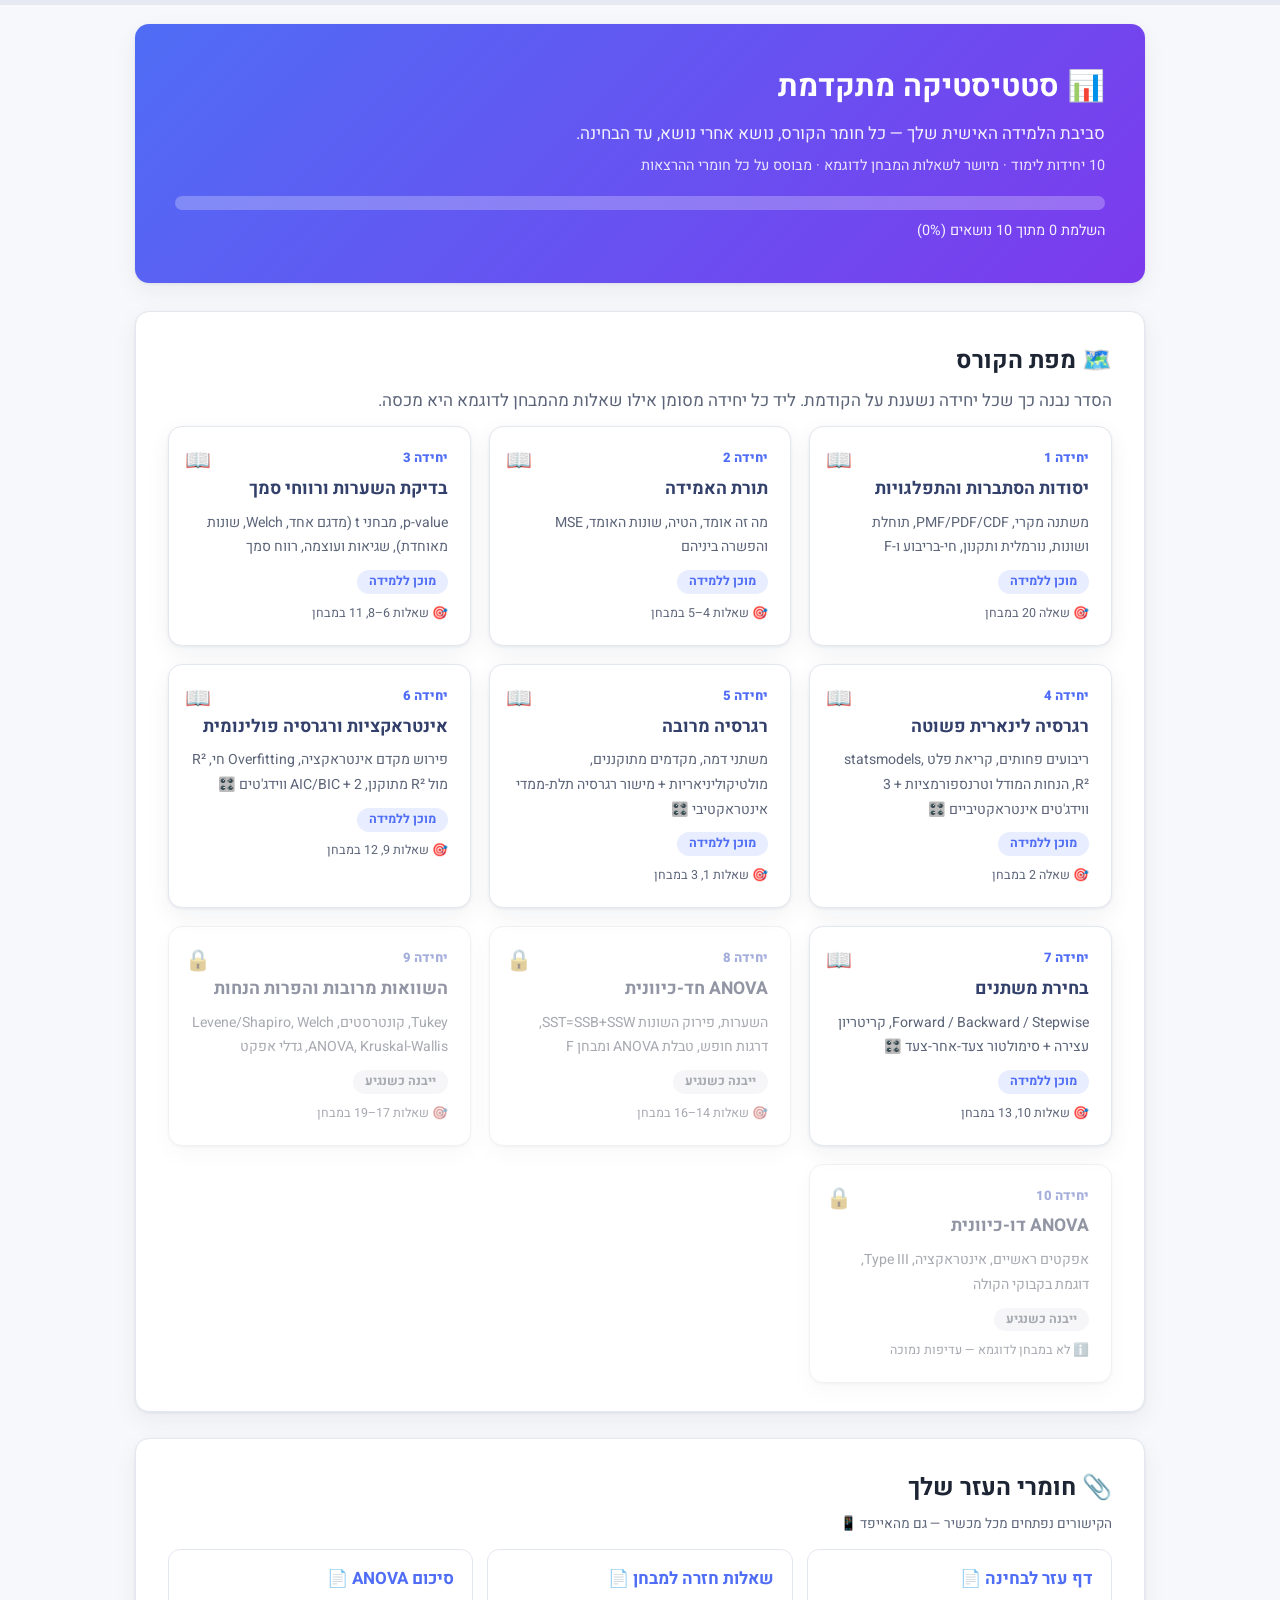
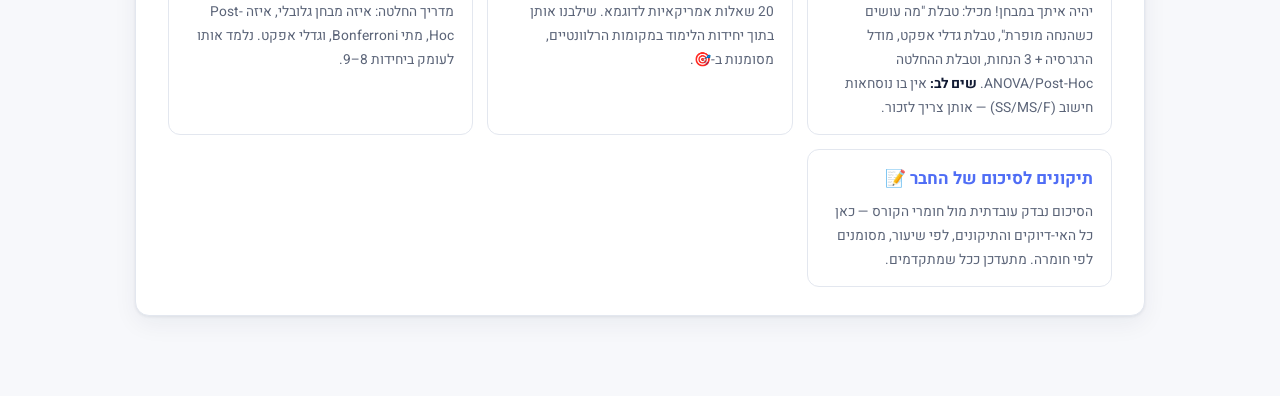
==== index.html @ d66c421b "Add Unit 7: Variable selection with a stepwise simulator Full unit closing the regression half of th" ====
<!DOCTYPE html>
<html lang="he" dir="rtl">
<head>
<meta charset="UTF-8">
<meta name="viewport" content="width=device-width, initial-scale=1.0">
<title>סטטיסטיקה מתקדמת — סביבת למידה</title>
<link href="https://fonts.googleapis.com/css2?family=Heebo:wght@400;600;700;800&display=swap" rel="stylesheet">
<link rel="stylesheet" href="css/style.css?v=8">
<style>
  .container { max-width: 1050px; margin: 24px auto 80px; padding: 0 20px; }
  .helper-grid { display: grid; grid-template-columns: repeat(auto-fill, minmax(280px, 1fr)); gap: 14px; margin-top: 12px; }
  .helper-card { background: var(--card); border: 1px solid var(--border); border-radius: 12px; padding: 14px 18px; }
  .helper-card a { color: var(--accent); font-weight: 700; text-decoration: none; }
  .helper-card p { color: var(--muted); font-size: .86rem; margin: 6px 0 0; }
</style>
</head>
<body>
<div id="progress-track"><div id="progress-bar"></div></div>

<div class="container">

  <div class="hero">
    <h1>📊 סטטיסטיקה מתקדמת</h1>
    <p>סביבת הלמידה האישית שלך — כל חומר הקורס, נושא אחרי נושא, עד הבחינה.</p>
    <p style="font-size:.9rem; opacity:.85">10 יחידות לימוד · מיושר לשאלות המבחן לדוגמא · מבוסס על כל חומרי ההרצאות</p>
    <div class="overall-track"><div class="overall-fill" id="overall-fill"></div></div>
    <p id="overall-text" style="font-size:.9rem; margin-top:8px"></p>
  </div>

  <section class="card">
    <h2 style="border:none; padding:0; margin-bottom:4px">🗺️ מפת הקורס</h2>
    <p style="color:var(--muted); margin-top:0">הסדר נבנה כך שכל יחידה נשענת על הקודמת. ליד כל יחידה מסומן אילו שאלות מהמבחן לדוגמא היא מכסה.</p>

    <div class="topic-grid">

      <a class="topic-card" href="topics/topic01.html" data-topic-card="topic01">
        <span class="t-status">📖</span>
        <div class="t-num">יחידה 1</div>
        <h3>יסודות הסתברות והתפלגויות</h3>
        <p>משתנה מקרי, PMF/PDF/CDF, תוחלת ושונות, נורמלית ותקנון, חי-בריבוע ו-F</p>
        <span class="t-badge todo">מוכן ללמידה</span>
        <p style="margin-top:8px; font-size:.78rem">🎯 שאלה 20 במבחן</p>
      </a>

      <a class="topic-card" href="topics/topic02.html" data-topic-card="topic02">
        <span class="t-status">📖</span>
        <div class="t-num">יחידה 2</div>
        <h3>תורת האמידה</h3>
        <p>מה זה אומד, הטיה, שונות האומד, MSE והפשרה ביניהם</p>
        <span class="t-badge todo">מוכן ללמידה</span>
        <p style="margin-top:8px; font-size:.78rem">🎯 שאלות 4–5 במבחן</p>
      </a>

      <a class="topic-card" href="topics/topic03.html" data-topic-card="topic03">
        <span class="t-status">📖</span>
        <div class="t-num">יחידה 3</div>
        <h3>בדיקת השערות ורווחי סמך</h3>
        <p>p-value, מבחני t (מדגם אחד, Welch, שונות מאוחדת), שגיאות ועוצמה, רווח סמך</p>
        <span class="t-badge todo">מוכן ללמידה</span>
        <p style="margin-top:8px; font-size:.78rem">🎯 שאלות 6–8, 11 במבחן</p>
      </a>

      <a class="topic-card" href="topics/topic04.html" data-topic-card="topic04">
        <span class="t-status">📖</span>
        <div class="t-num">יחידה 4</div>
        <h3>רגרסיה לינארית פשוטה</h3>
        <p>ריבועים פחותים, קריאת פלט statsmodels, R², הנחות המודל וטרנספורמציות + 3 ווידג'טים אינטראקטיביים 🎛️</p>
        <span class="t-badge todo">מוכן ללמידה</span>
        <p style="margin-top:8px; font-size:.78rem">🎯 שאלה 2 במבחן</p>
      </a>

      <a class="topic-card" href="topics/topic05.html" data-topic-card="topic05">
        <span class="t-status">📖</span>
        <div class="t-num">יחידה 5</div>
        <h3>רגרסיה מרובה</h3>
        <p>משתני דמה, מקדמים מתוקננים, מולטיקוליניאריות + מישור רגרסיה תלת-ממדי אינטראקטיבי 🎛️</p>
        <span class="t-badge todo">מוכן ללמידה</span>
        <p style="margin-top:8px; font-size:.78rem">🎯 שאלות 1, 3 במבחן</p>
      </a>

      <a class="topic-card" href="topics/topic06.html" data-topic-card="topic06">
        <span class="t-status">📖</span>
        <div class="t-num">יחידה 6</div>
        <h3>אינטראקציות ורגרסיה פולינומית</h3>
        <p>פירוש מקדם אינטראקציה, Overfitting חי, R² מול R² מתוקנן, AIC/BIC + 2 ווידג'טים 🎛️</p>
        <span class="t-badge todo">מוכן ללמידה</span>
        <p style="margin-top:8px; font-size:.78rem">🎯 שאלות 9, 12 במבחן</p>
      </a>

      <a class="topic-card" href="topics/topic07.html" data-topic-card="topic07">
        <span class="t-status">📖</span>
        <div class="t-num">יחידה 7</div>
        <h3>בחירת משתנים</h3>
        <p>Forward / Backward / Stepwise, קריטריון עצירה + סימולטור צעד-אחר-צעד 🎛️</p>
        <span class="t-badge todo">מוכן ללמידה</span>
        <p style="margin-top:8px; font-size:.78rem">🎯 שאלות 10, 13 במבחן</p>
      </a>

      <a class="topic-card locked" href="#" data-topic-card="topic08">
        <span class="t-status">🔒</span>
        <div class="t-num">יחידה 8</div>
        <h3>ANOVA חד-כיוונית</h3>
        <p>השערות, פירוק השונות SST=SSB+SSW, דרגות חופש, טבלת ANOVA ומבחן F</p>
        <span class="t-badge soon">ייבנה כשנגיע</span>
        <p style="margin-top:8px; font-size:.78rem">🎯 שאלות 14–16 במבחן</p>
      </a>

      <a class="topic-card locked" href="#" data-topic-card="topic09">
        <span class="t-status">🔒</span>
        <div class="t-num">יחידה 9</div>
        <h3>השוואות מרובות והפרות הנחות</h3>
        <p>Tukey, קונטרסטים, Levene/Shapiro, Welch ANOVA, Kruskal-Wallis, גדלי אפקט</p>
        <span class="t-badge soon">ייבנה כשנגיע</span>
        <p style="margin-top:8px; font-size:.78rem">🎯 שאלות 17–19 במבחן</p>
      </a>

      <a class="topic-card locked" href="#" data-topic-card="topic10">
        <span class="t-status">🔒</span>
        <div class="t-num">יחידה 10</div>
        <h3>ANOVA דו-כיוונית</h3>
        <p>אפקטים ראשיים, אינטראקציה, Type III, דוגמת בקבוקי הקולה</p>
        <span class="t-badge soon">ייבנה כשנגיע</span>
        <p style="margin-top:8px; font-size:.78rem">ℹ️ לא במבחן לדוגמא — עדיפות נמוכה</p>
      </a>

    </div>
  </section>

  <section class="card">
    <h2 style="border:none; padding:0; margin-bottom:4px">📎 חומרי העזר שלך</h2>
    <p style="color:var(--muted); font-size:.85rem; margin-top:4px">הקישורים נפתחים מכל מכשיר — גם מהאייפד 📱</p>
    <div class="helper-grid">
      <div class="helper-card">
        <a href="docs/cheat-sheet.pdf" target="_blank">דף עזר לבחינה 📄</a>
        <p>יהיה איתך במבחן! מכיל: טבלת "מה עושים כשהנחה מופרת", טבלת גדלי אפקט, מודל הרגרסיה + 3 הנחות, וטבלת ההחלטה ANOVA/Post-Hoc. <strong>שים לב:</strong> אין בו נוסחאות חישוב (SS/MS/F) — אותן צריך לזכור.</p>
      </div>
      <div class="helper-card">
        <a href="docs/exam-questions.pdf" target="_blank">שאלות חזרה למבחן 📄</a>
        <p>20 שאלות אמריקאיות לדוגמא. שילבנו אותן בתוך יחידות הלימוד במקומות הרלוונטיים, מסומנות ב-🎯.</p>
      </div>
      <div class="helper-card">
        <a href="docs/anova-summary.pdf" target="_blank">סיכום ANOVA 📄</a>
        <p>מדריך החלטה: איזה מבחן גלובלי, איזה Post-Hoc, מתי Bonferroni, וגדלי אפקט. נלמד אותו לעומק ביחידות 8–9.</p>
      </div>
      <div class="helper-card">
        <a href="topics/errata.html">תיקונים לסיכום של החבר 📝</a>
        <p>הסיכום נבדק עובדתית מול חומרי הקורס — כאן כל האי-דיוקים והתיקונים, לפי שיעור, מסומנים לפי חומרה. מתעדכן ככל שמתקדמים.</p>
      </div>
    </div>
  </section>

</div>

<script src="js/app.js?v=8"></script>
</body>
</html>
---- css/style.css ----
/* ===== סביבת למידה — סטטיסטיקה מתקדמת ===== */
:root {
  --bg: #f7f8fb;
  --card: #ffffff;
  --ink: #1d2433;
  --muted: #5b6478;
  --accent: #4f6df5;
  --accent-soft: #e8edff;
  --good: #1fa971;
  --good-soft: #e2f7ee;
  --bad: #e05252;
  --bad-soft: #fdeaea;
  --warn: #d99114;
  --warn-soft: #fdf3dd;
  --intuition: #7c3aed;
  --intuition-soft: #f3ecfe;
  --border: #e3e7ef;
  --radius: 14px;
  --shadow: 0 1px 3px rgba(20, 30, 60, .07), 0 8px 24px rgba(20, 30, 60, .06);
  --sidebar-w: 280px;
}

* { box-sizing: border-box; }

html { scroll-behavior: smooth; scroll-padding-top: 70px; }

body {
  margin: 0;
  font-family: 'Heebo', 'Segoe UI', Arial, sans-serif;
  background: var(--bg);
  color: var(--ink);
  line-height: 1.75;
  font-size: 17px;
}

/* ===== פס התקדמות גלילה ===== */
#progress-track {
  position: fixed; top: 0; right: 0; left: 0; height: 5px;
  background: #e6e9f2; z-index: 100;
}
#progress-bar {
  height: 100%; width: 0%;
  background: linear-gradient(90deg, var(--accent), #9d7bfa);
  transition: width .08s linear;
  border-radius: 0 4px 4px 0;
}

/* ===== כותרת עליונה ===== */
header.topbar {
  position: sticky; top: 5px; z-index: 90;
  background: rgba(255,255,255,.92);
  -webkit-backdrop-filter: blur(8px);
  backdrop-filter: blur(8px);
  border-bottom: 1px solid var(--border);
  padding: 10px 24px;
  display: flex; align-items: center; gap: 14px; flex-wrap: wrap;
}
header.topbar .crumb { color: var(--muted); font-size: .9rem; }
header.topbar .crumb a { color: var(--accent); text-decoration: none; font-weight: 600; }
header.topbar h1 { font-size: 1.15rem; margin: 0; font-weight: 700; }
header.topbar .spacer { flex: 1; }
.pct-chip {
  background: var(--accent-soft); color: var(--accent);
  border-radius: 20px; padding: 2px 14px; font-weight: 700; font-size: .9rem;
}

/* ===== פריסה: תוכן + סרגל צד ===== */
.layout {
  display: grid;
  grid-template-columns: var(--sidebar-w) minmax(0, 1fr);
  gap: 28px;
  max-width: 1200px;
  margin: 24px auto 80px;
  padding: 0 20px;
}
main { min-width: 0; }

/* ===== תוכן עניינים צדדי ===== */
nav.toc {
  position: sticky; top: 80px;
  align-self: start;
  background: var(--card);
  border: 1px solid var(--border);
  border-radius: var(--radius);
  box-shadow: var(--shadow);
  padding: 16px 14px;
  max-height: calc(100vh - 110px);
  max-height: calc(100dvh - 110px); /* גובה דינמי — סרגל הכתובת של ספארי משנה את גובה המסך */
  overflow-y: auto;
  -webkit-overflow-scrolling: touch;
  font-size: .92rem;
}
nav.toc .toc-title { font-weight: 700; color: var(--muted); font-size: .8rem; letter-spacing: .5px; margin-bottom: 8px; }
nav.toc a {
  display: block; color: var(--muted); text-decoration: none;
  padding: 5px 10px; border-radius: 8px; border-right: 3px solid transparent;
  transition: all .15s;
}
nav.toc a.lvl3 { padding-right: 26px; font-size: .86rem; }
nav.toc a:hover { background: var(--accent-soft); color: var(--accent); }
nav.toc a.active { background: var(--accent-soft); color: var(--accent); border-right-color: var(--accent); font-weight: 600; }

/* ===== כרטיסי תוכן ===== */
section.card {
  background: var(--card);
  border: 1px solid var(--border);
  border-radius: var(--radius);
  box-shadow: var(--shadow);
  padding: 28px 32px;
  margin-bottom: 26px;
}
h2 { font-size: 1.5rem; margin: 0 0 14px; padding-bottom: 10px; border-bottom: 2px solid var(--accent-soft); }
h2 .sec-num { color: var(--accent); margin-left: 6px; }
h3 { font-size: 1.15rem; margin: 26px 0 8px; color: #33406b; }

p { margin: 10px 0; }
strong { color: #111a33; }
code {
  background: #eef1f8; border-radius: 6px; padding: 2px 7px;
  font-family: 'Consolas', monospace; font-size: .88em; direction: ltr; unicode-bidi: embed;
}
pre {
  background: #0f172a; color: #dbe4ff; direction: ltr; text-align: left;
  border-radius: 10px; padding: 16px 18px; overflow-x: auto;
  font-size: .85rem; line-height: 1.6;
}
pre code { background: none; color: inherit; padding: 0; }

/* ===== קופסאות מיוחדות ===== */
.box { border-radius: 12px; padding: 14px 18px; margin: 16px 0; border-right: 5px solid; }
.box .box-title { font-weight: 700; display: flex; align-items: center; gap: 8px; margin-bottom: 4px; }
.box.intuition { background: var(--intuition-soft); border-color: var(--intuition); }
.box.intuition .box-title { color: var(--intuition); }
.box.formula { background: var(--accent-soft); border-color: var(--accent); }
.box.formula .box-title { color: var(--accent); }
.box.warning { background: var(--warn-soft); border-color: var(--warn); }
.box.warning .box-title { color: var(--warn); }
.box.example { background: var(--good-soft); border-color: var(--good); }
.box.example .box-title { color: var(--good); }
.box.exam { background: #fff0f4; border-color: #e0447c; }
.box.exam .box-title { color: #e0447c; }

/* ===== ווידג'טים אינטראקטיביים ===== */
.widget {
  background: #fbfcff; border: 2px dashed var(--accent);
  border-radius: var(--radius); padding: 18px 22px; margin: 22px 0;
}
.widget .w-title { font-weight: 800; color: var(--accent); margin-bottom: 6px; font-size: 1.05rem; }
.widget .w-hint { color: var(--muted); font-size: .88rem; margin: 0 0 10px; }
.widget-controls {
  display: flex; flex-wrap: wrap; gap: 10px 22px; align-items: center;
  margin: 10px 0; font-size: .92rem; font-weight: 600;
}
.widget-controls label { display: flex; align-items: center; gap: 7px; cursor: pointer; }
.widget-controls input[type="range"] { width: 190px; accent-color: var(--accent); }
.widget-controls .val { color: var(--accent); font-weight: 800; min-width: 3.2em; direction: ltr; display: inline-block; }
.widget button.w-btn {
  font: inherit; font-weight: 700; background: var(--accent); color: #fff;
  border: none; border-radius: 10px; padding: 7px 18px; cursor: pointer;
}
.widget button.w-btn:hover { background: #3d5ae8; }
.widget-readout {
  background: #fff; border: 1px solid var(--border); border-radius: 10px;
  padding: 10px 14px; margin-top: 10px; font-size: .95rem; line-height: 1.7;
}
.plot-box { direction: ltr; width: 100%; }
.w-flex { display: flex; gap: 12px; flex-wrap: wrap; }
.w-flex > .plot-box { flex: 1 1 300px; }

/* תגית מקור — תוכן שנוסף מהסיכום של החבר */
.src-badge {
  display: inline-block; font-size: .7rem; font-weight: 700;
  background: #eef0f5; color: var(--muted);
  border: 1px dashed #c9cfdd; border-radius: 10px;
  padding: 0 9px; vertical-align: middle; white-space: nowrap;
}

details.fold {
  background: #f2f4fa; border: 1px solid var(--border); border-radius: 10px;
  padding: 10px 16px; margin: 14px 0;
}
details.fold summary { cursor: pointer; font-weight: 600; color: var(--accent); }
details.fold[open] summary { margin-bottom: 8px; }

/* ===== תמונות ===== */
figure {
  margin: 20px 0; text-align: center;
  background: #fff; border: 1px solid var(--border); border-radius: 12px; padding: 14px;
}
figure img { max-width: 100%; border-radius: 8px; }
figcaption { color: var(--muted); font-size: .88rem; margin-top: 8px; }

/* ===== טבלאות ===== */
table.tbl { width: 100%; border-collapse: collapse; margin: 14px 0; font-size: .95rem; }
table.tbl th {
  background: var(--accent-soft); color: #33406b; padding: 9px 12px;
  text-align: right; border: 1px solid #d5ddf5;
}
table.tbl td { padding: 8px 12px; border: 1px solid var(--border); }
table.tbl tr:nth-child(even) td { background: #fafbfe; }

/* ===== שאלון (quiz) ===== */
.quiz {
  background: #fbfcff; border: 2px solid var(--accent-soft);
  border-radius: var(--radius); padding: 20px 24px; margin: 22px 0;
}
.quiz .q-label {
  display: inline-block; background: var(--accent); color: #fff;
  font-size: .78rem; font-weight: 700; border-radius: 14px; padding: 1px 12px; margin-bottom: 8px;
}
.quiz .q-text { font-weight: 600; margin-bottom: 12px; }
.quiz .opt {
  display: block; width: 100%; text-align: right;
  background: #fff; border: 1.5px solid var(--border); border-radius: 10px;
  padding: 10px 16px; margin: 8px 0; cursor: pointer;
  font: inherit; font-size: .95rem; transition: all .15s;
}
.quiz .opt:hover:not(:disabled) { border-color: var(--accent); background: var(--accent-soft); }
.quiz .opt.correct { border-color: var(--good); background: var(--good-soft); font-weight: 700; }
.quiz .opt.wrong { border-color: var(--bad); background: var(--bad-soft); }
.quiz .opt:disabled { cursor: default; opacity: .85; }
.quiz .q-explain {
  display: none; margin-top: 12px; padding: 12px 16px;
  background: var(--good-soft); border-radius: 10px; font-size: .95rem;
}
.quiz.answered .q-explain { display: block; }

/* ===== כפתור סיום נושא ===== */
.complete-wrap { text-align: center; margin: 40px 0; }
button.btn-complete {
  font: inherit; font-weight: 700; font-size: 1.05rem;
  background: var(--accent); color: #fff; border: none;
  border-radius: 12px; padding: 14px 40px; cursor: pointer;
  box-shadow: var(--shadow); transition: all .2s;
}
button.btn-complete:hover { transform: translateY(-2px); background: #3d5ae8; }
button.btn-complete.done { background: var(--good); }

/* ===== דשבורד ===== */
.hero {
  background: linear-gradient(135deg, #4f6df5 0%, #7c3aed 100%);
  color: #fff; border-radius: var(--radius);
  padding: 36px 40px; margin-bottom: 28px; box-shadow: var(--shadow);
}
.hero h1 { margin: 0 0 6px; font-size: 1.9rem; }
.hero p { margin: 4px 0; opacity: .92; }
.overall-track { background: rgba(255,255,255,.25); border-radius: 10px; height: 14px; margin-top: 18px; overflow: hidden; }
.overall-fill { background: #fff; height: 100%; border-radius: 10px; transition: width .5s; }

.topic-grid { display: grid; grid-template-columns: repeat(auto-fill, minmax(300px, 1fr)); gap: 18px; }
a.topic-card {
  display: block; background: var(--card); border: 1px solid var(--border);
  border-radius: var(--radius); box-shadow: var(--shadow);
  padding: 20px 22px; text-decoration: none; color: var(--ink);
  transition: all .18s; position: relative;
}
a.topic-card:hover { transform: translateY(-3px); box-shadow: 0 10px 28px rgba(20,30,60,.13); border-color: var(--accent); }
a.topic-card.locked { opacity: .55; pointer-events: none; filter: grayscale(.4); }
.topic-card .t-num { color: var(--accent); font-weight: 800; font-size: .82rem; }
.topic-card h3 { margin: 4px 0 6px; font-size: 1.1rem; }
.topic-card p { color: var(--muted); font-size: .88rem; margin: 0; }
.topic-card .t-status { position: absolute; top: 16px; left: 16px; font-size: 1.3rem; }
.topic-card .t-badge {
  display: inline-block; margin-top: 10px; font-size: .78rem; font-weight: 700;
  border-radius: 12px; padding: 1px 12px;
}
.topic-card .t-badge.todo { background: var(--accent-soft); color: var(--accent); }
.topic-card .t-badge.done { background: var(--good-soft); color: var(--good); }
.topic-card .t-badge.soon { background: #eef0f5; color: var(--muted); }

/* ===== ניווט תחתון בין נושאים ===== */
.pager { display: flex; justify-content: space-between; gap: 14px; margin-top: 30px; }
.pager a {
  flex: 1; text-decoration: none; background: var(--card);
  border: 1px solid var(--border); border-radius: 12px; padding: 14px 18px;
  color: var(--ink); box-shadow: var(--shadow); transition: all .15s;
}
.pager a:hover { border-color: var(--accent); }
.pager .dir { color: var(--muted); font-size: .8rem; }
.pager .dest { font-weight: 700; color: var(--accent); }

/* ===== KaTeX RTL fixes ===== */
.katex { direction: ltr; unicode-bidi: embed; font-size: 1.06em; }
.katex-display { direction: ltr; margin: 14px 0; overflow-x: auto; overflow-y: hidden; padding: 4px 0; }

/* ===== רספונסיבי ===== */
/* אייפד לרוחב (~1024px): סרגל צד צר יותר כדי להשאיר מקום לתוכן */
@media (max-width: 1100px) {
  :root { --sidebar-w: 230px; }
  .layout { gap: 20px; }
}

/* אייפד לאורך / טלפון: עמודה אחת, תוכן עניינים מתקפל למעלה */
@media (max-width: 900px) {
  .layout { grid-template-columns: 1fr; }
  nav.toc { position: relative; top: 0; max-height: 240px; order: -1; }
  section.card { padding: 20px 18px; }
  header.topbar h1 { font-size: 1rem; }
  .hero { padding: 26px 22px; }
  .hero h1 { font-size: 1.5rem; }
  body { font-size: 16px; }
  .quiz .opt { padding: 12px 16px; } /* יעד מגע נוח יותר */
}
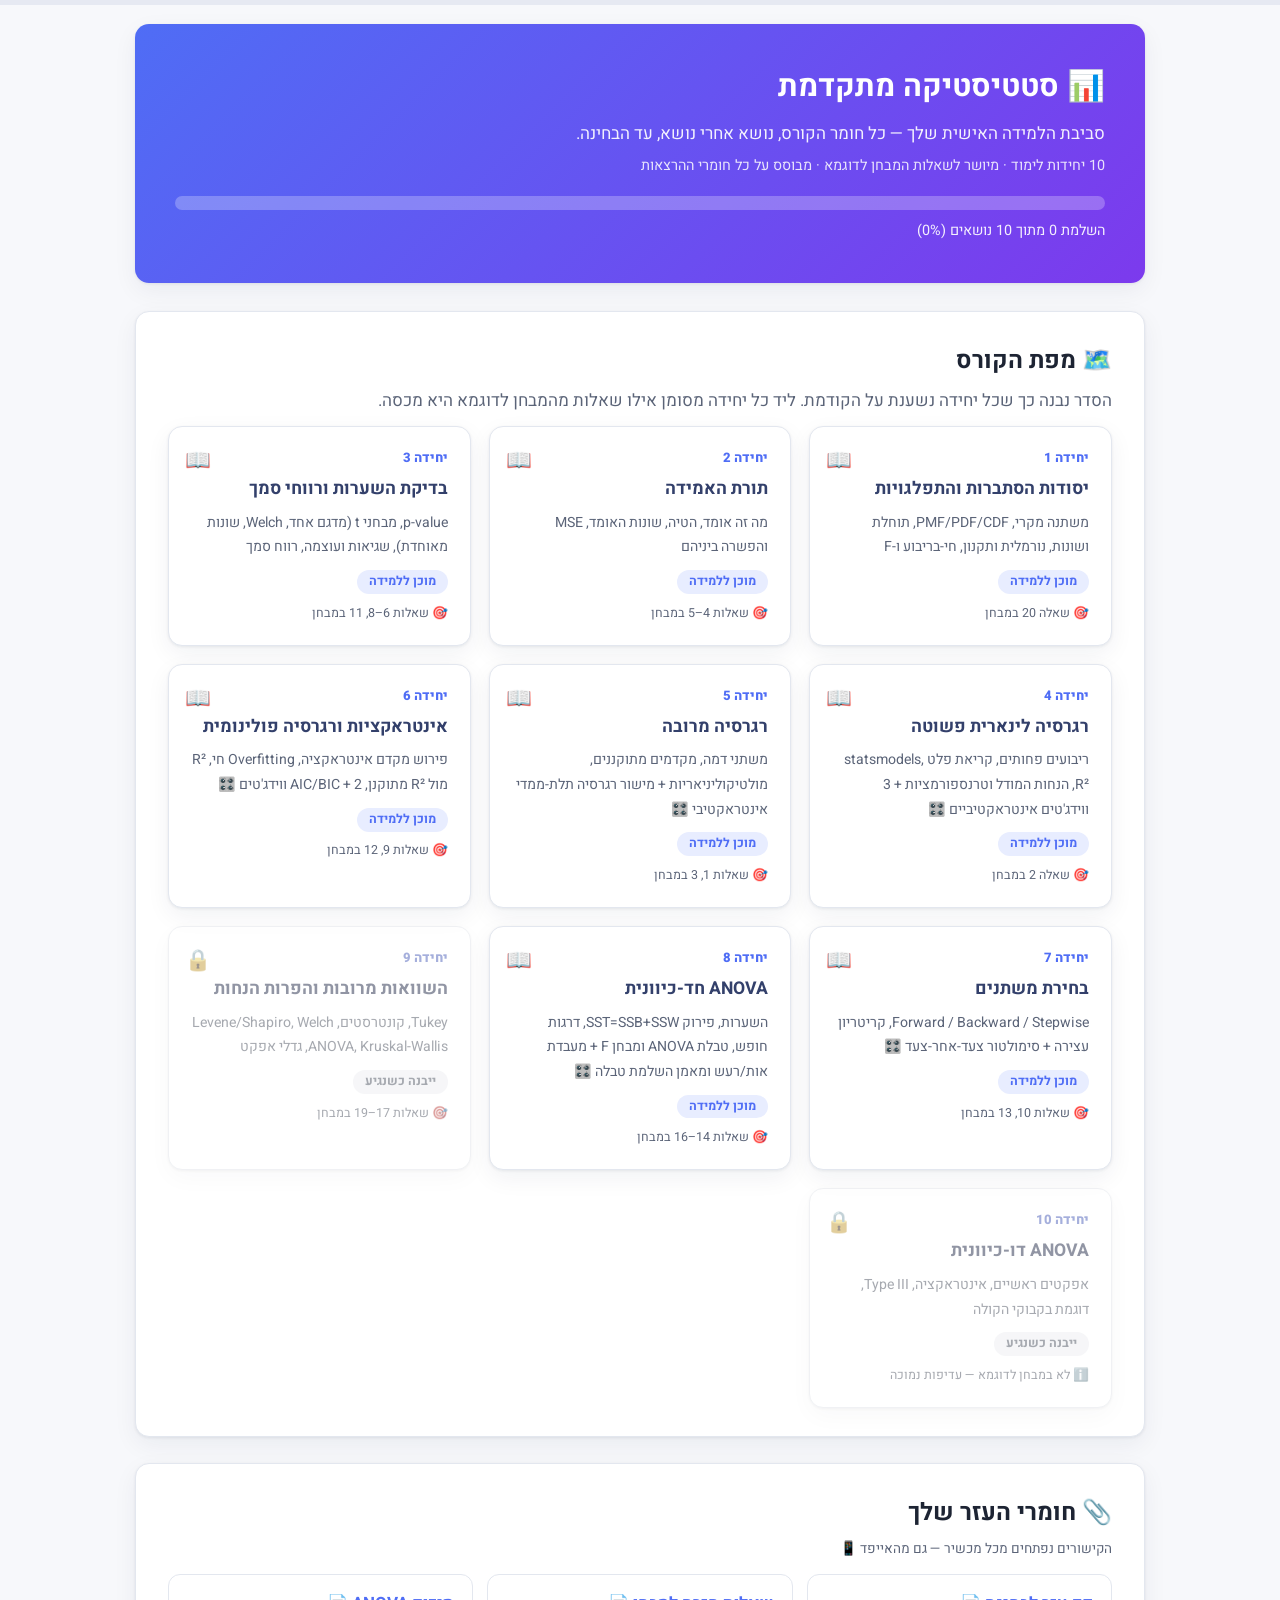
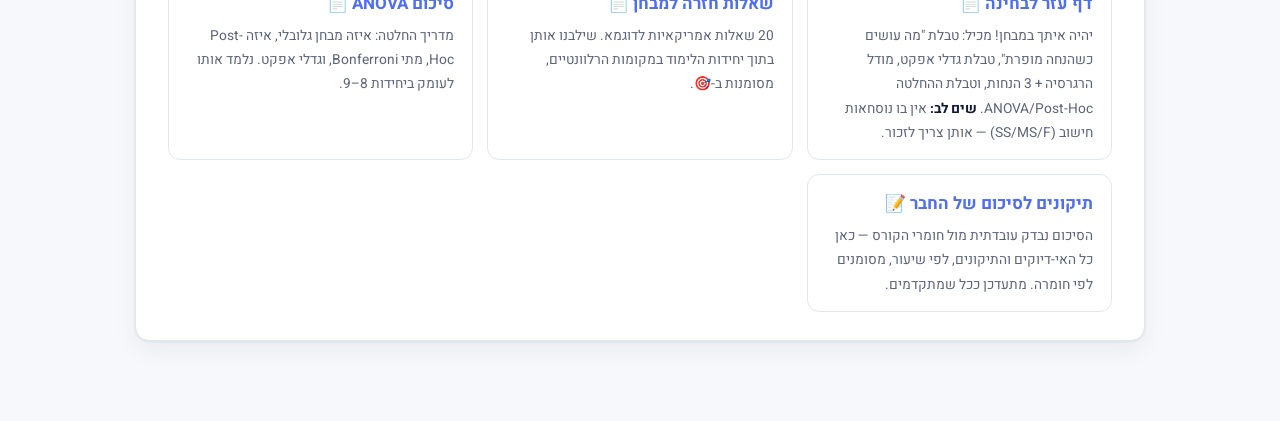
==== commit e434fd79: "Add Unit 8: One-way ANOVA with signal/noise lab and table trainer Co-Authored-By: Claude Fable 5 <no" ====
--- a/index.html
+++ b/index.html
@@ -96,12 +96,12 @@
         <p style="margin-top:8px; font-size:.78rem">🎯 שאלות 10, 13 במבחן</p>
       </a>
 
-      <a class="topic-card locked" href="#" data-topic-card="topic08">
-        <span class="t-status">🔒</span>
+      <a class="topic-card" href="topics/topic08.html" data-topic-card="topic08">
+        <span class="t-status">📖</span>
         <div class="t-num">יחידה 8</div>
         <h3>ANOVA חד-כיוונית</h3>
-        <p>השערות, פירוק השונות SST=SSB+SSW, דרגות חופש, טבלת ANOVA ומבחן F</p>
-        <span class="t-badge soon">ייבנה כשנגיע</span>
+        <p>השערות, פירוק SST=SSB+SSW, דרגות חופש, טבלת ANOVA ומבחן F + מעבדת אות/רעש ומאמן השלמת טבלה 🎛️</p>
+        <span class="t-badge todo">מוכן ללמידה</span>
         <p style="margin-top:8px; font-size:.78rem">🎯 שאלות 14–16 במבחן</p>
       </a>
 
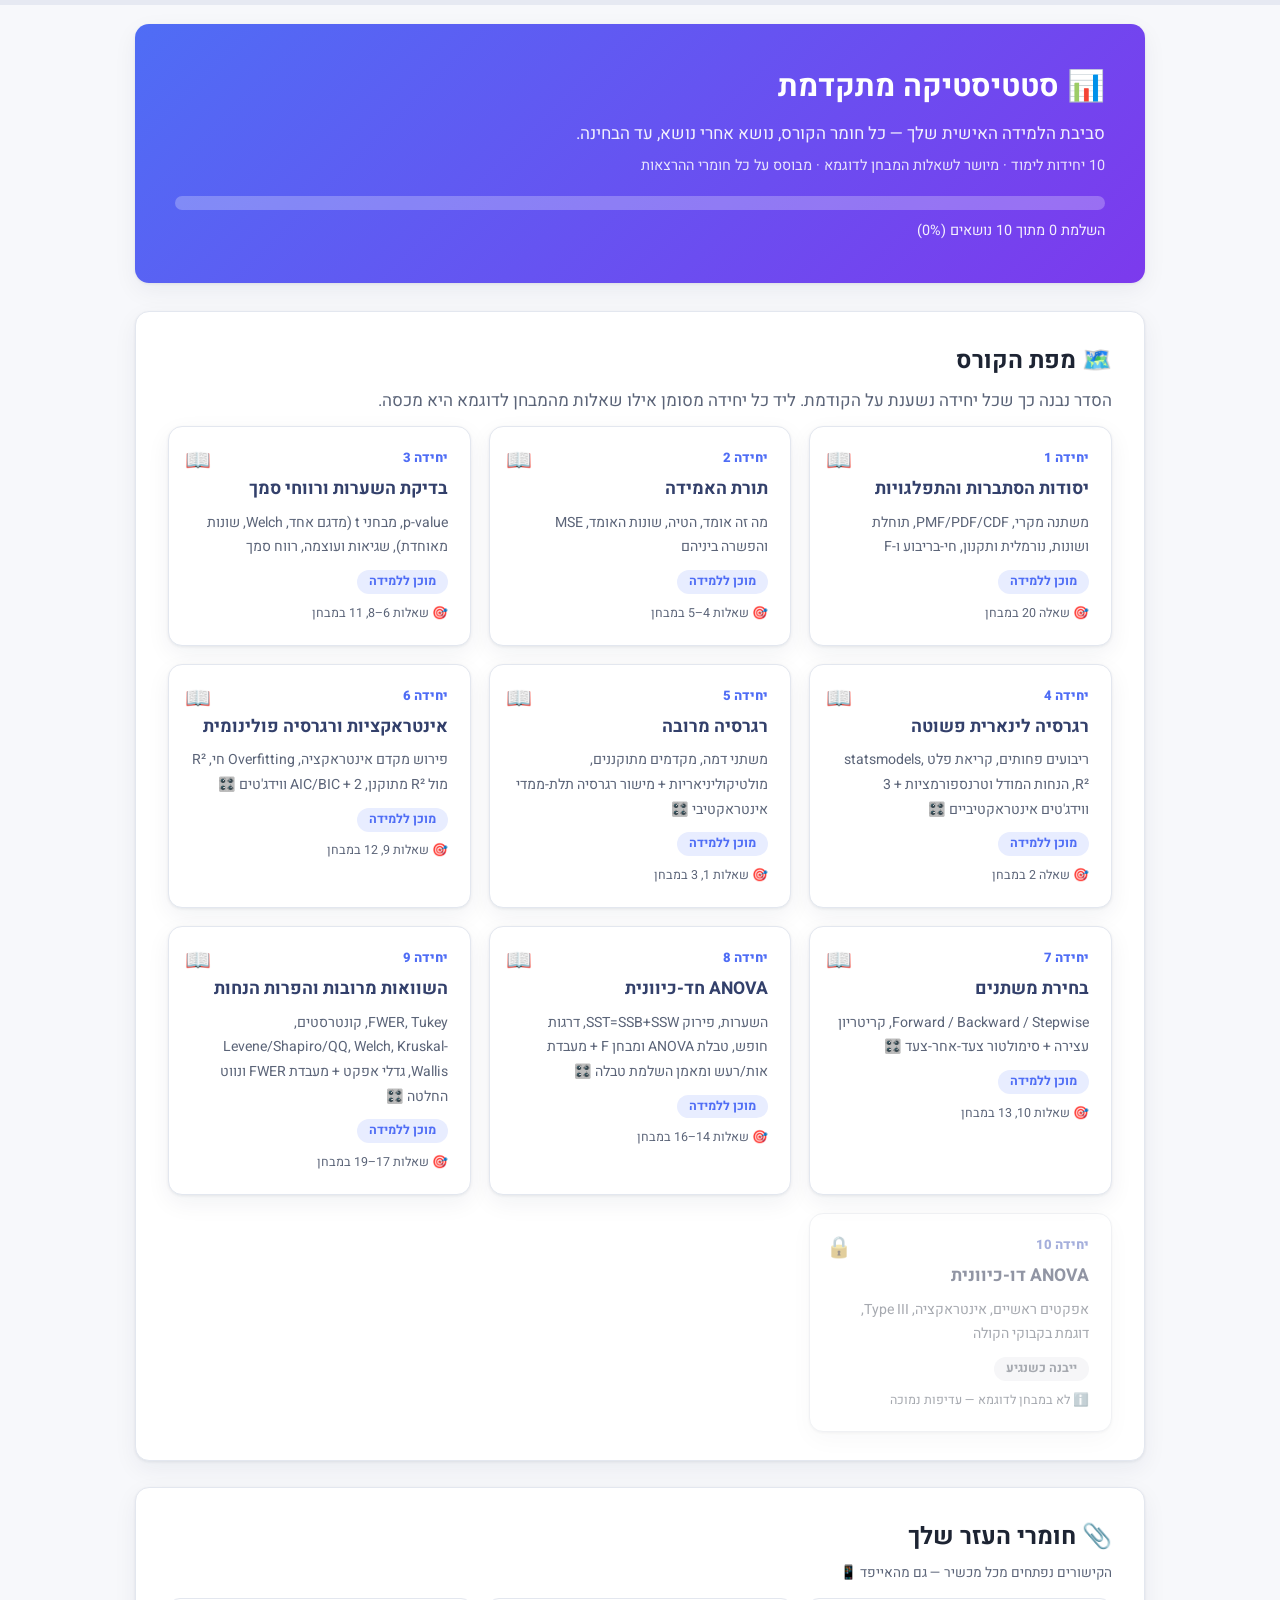
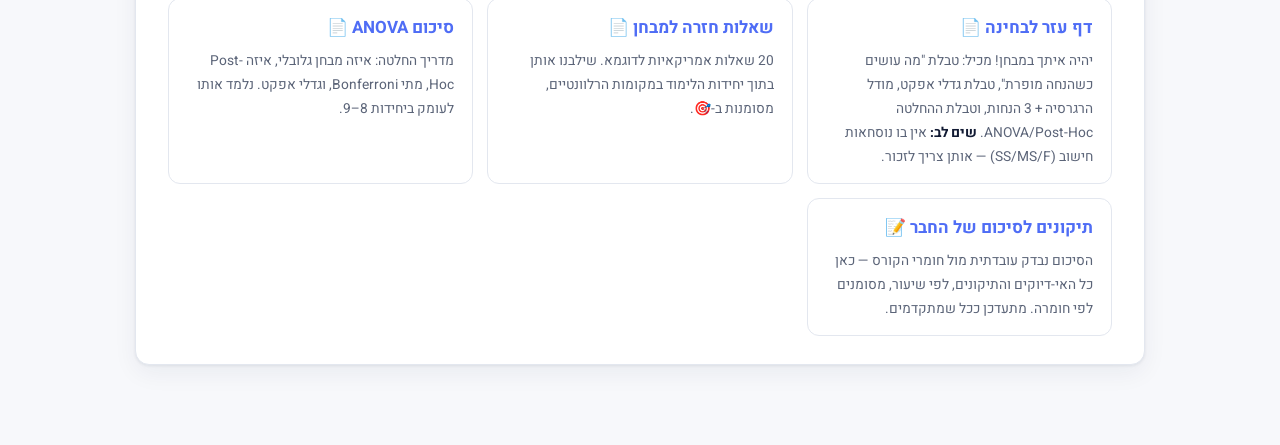
==== commit c6ca88ac: "Add Unit 9: Multiple comparisons and assumption violations with FWER lab and decision navigator Co-A" ====
--- a/index.html
+++ b/index.html
@@ -105,12 +105,12 @@
         <p style="margin-top:8px; font-size:.78rem">🎯 שאלות 14–16 במבחן</p>
       </a>
 
-      <a class="topic-card locked" href="#" data-topic-card="topic09">
-        <span class="t-status">🔒</span>
+      <a class="topic-card" href="topics/topic09.html" data-topic-card="topic09">
+        <span class="t-status">📖</span>
         <div class="t-num">יחידה 9</div>
         <h3>השוואות מרובות והפרות הנחות</h3>
-        <p>Tukey, קונטרסטים, Levene/Shapiro, Welch ANOVA, Kruskal-Wallis, גדלי אפקט</p>
-        <span class="t-badge soon">ייבנה כשנגיע</span>
+        <p>FWER, Tukey, קונטרסטים, Levene/Shapiro/QQ, Welch, Kruskal-Wallis, גדלי אפקט + מעבדת FWER ונווט החלטה 🎛️</p>
+        <span class="t-badge todo">מוכן ללמידה</span>
         <p style="margin-top:8px; font-size:.78rem">🎯 שאלות 17–19 במבחן</p>
       </a>
 
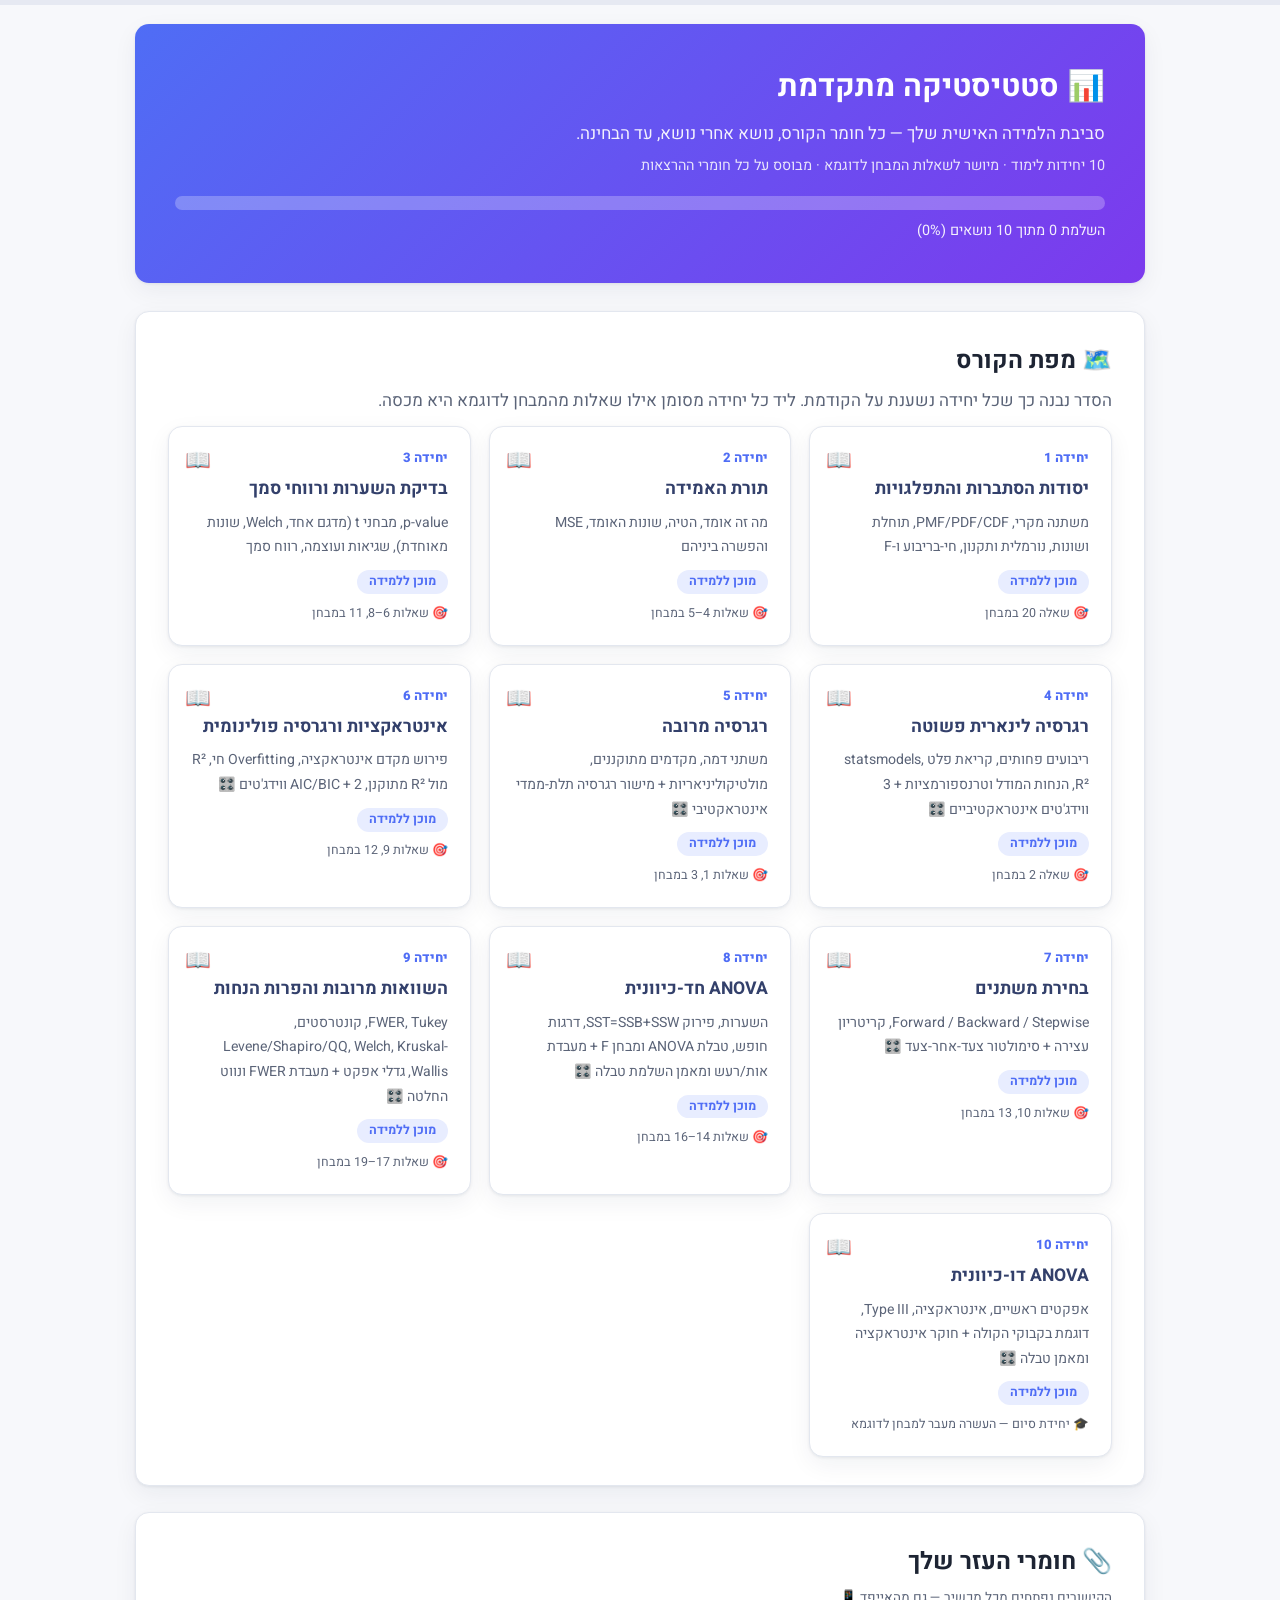
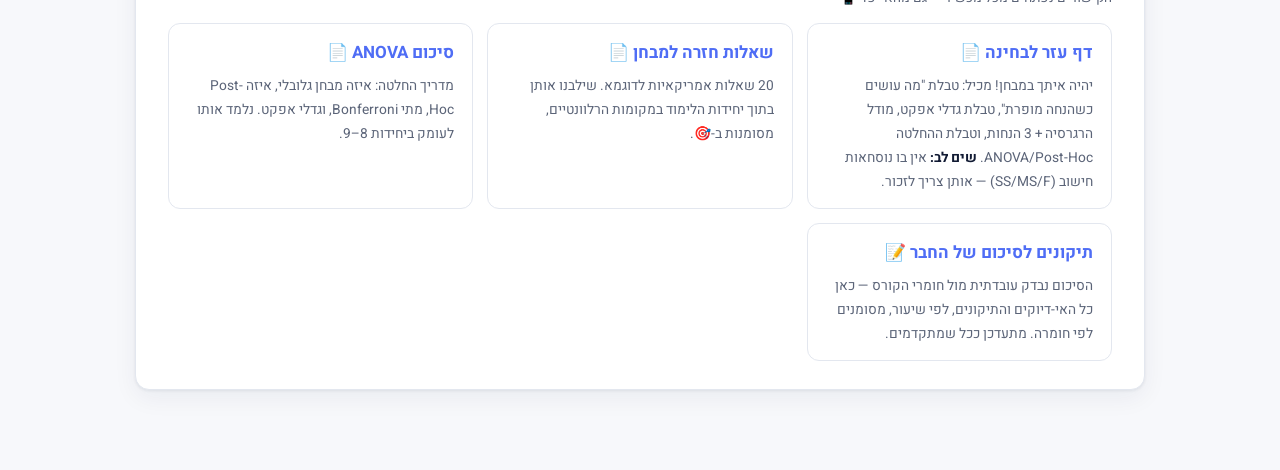
==== commit 84471f9d: "Add Unit 10: Two-way ANOVA with interaction explorer and table trainer Completes the course (units 1" ====
--- a/index.html
+++ b/index.html
@@ -114,13 +114,13 @@
         <p style="margin-top:8px; font-size:.78rem">🎯 שאלות 17–19 במבחן</p>
       </a>
 
-      <a class="topic-card locked" href="#" data-topic-card="topic10">
-        <span class="t-status">🔒</span>
+      <a class="topic-card" href="topics/topic10.html" data-topic-card="topic10">
+        <span class="t-status">📖</span>
         <div class="t-num">יחידה 10</div>
         <h3>ANOVA דו-כיוונית</h3>
-        <p>אפקטים ראשיים, אינטראקציה, Type III, דוגמת בקבוקי הקולה</p>
-        <span class="t-badge soon">ייבנה כשנגיע</span>
-        <p style="margin-top:8px; font-size:.78rem">ℹ️ לא במבחן לדוגמא — עדיפות נמוכה</p>
+        <p>אפקטים ראשיים, אינטראקציה, Type III, דוגמת בקבוקי הקולה + חוקר אינטראקציה ומאמן טבלה 🎛️</p>
+        <span class="t-badge todo">מוכן ללמידה</span>
+        <p style="margin-top:8px; font-size:.78rem">🎓 יחידת סיום — העשרה מעבר למבחן לדוגמא</p>
       </a>
 
     </div>
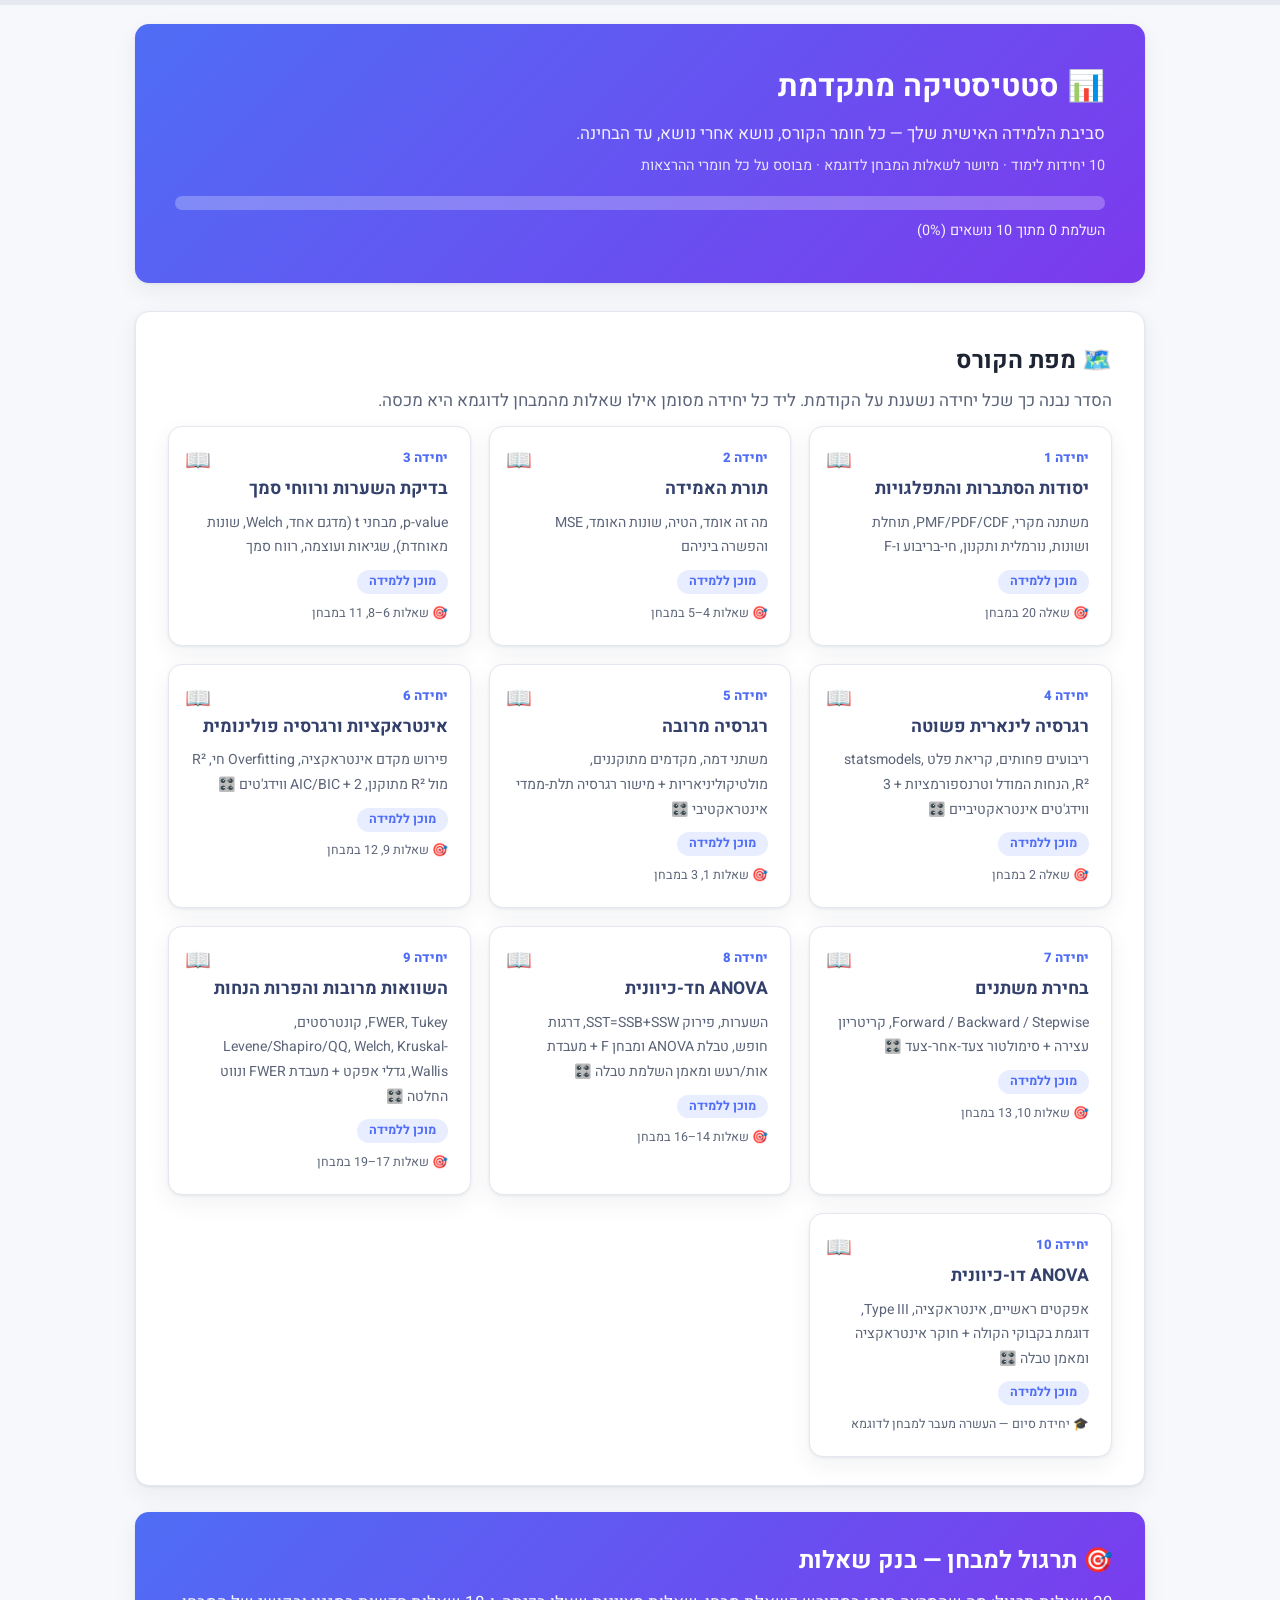
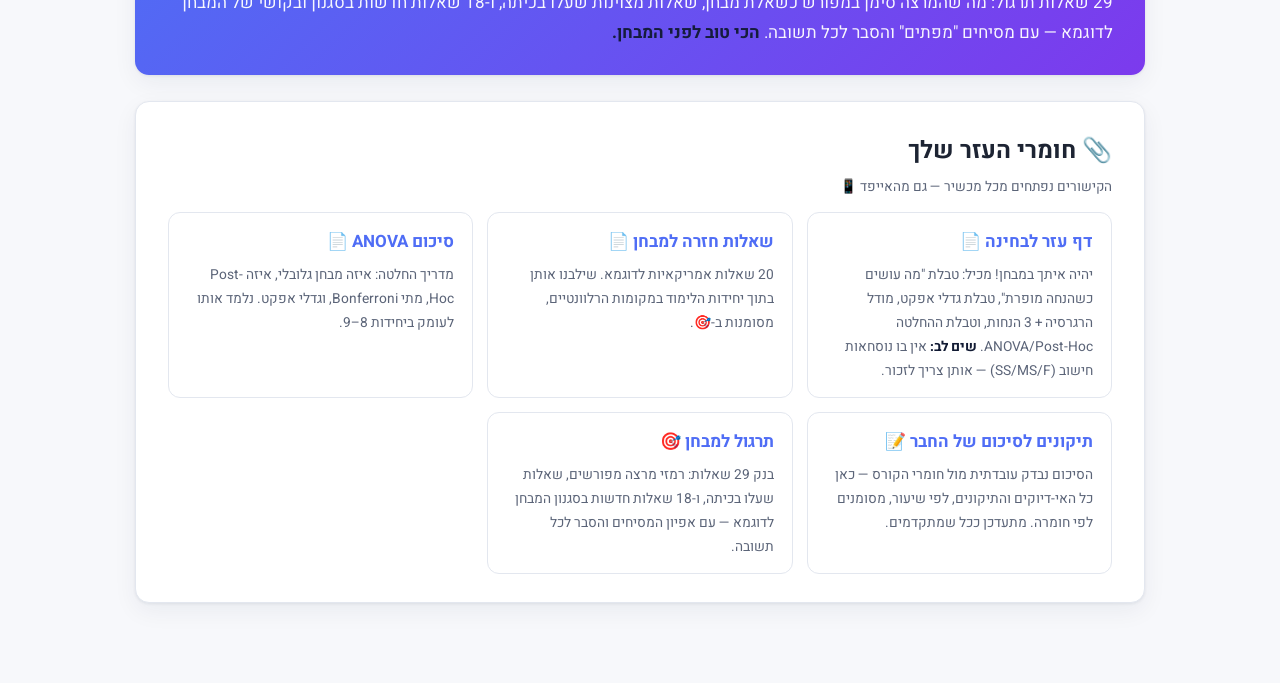
==== commit 1d69b1ac: "Add exam-practice page: lecturer-flagged, in-class, and 18 new verified questions Bank of 29 multipl" ====
--- a/index.html
+++ b/index.html
@@ -126,6 +126,13 @@
     </div>
   </section>
 
+  <a href="topics/exam-prep.html" style="display:block; text-decoration:none; margin-bottom:26px">
+    <section class="card" style="background:linear-gradient(135deg,#4f6df5 0%,#7c3aed 100%); color:#fff; border:none;">
+      <h2 style="border:none; padding:0; margin:0 0 6px; color:#fff">🎯 תרגול למבחן — בנק שאלות</h2>
+      <p style="margin:0; opacity:.95">29 שאלות תרגול: מה שהמרצה סימן במפורש כשאלת מבחן, שאלות מצוינות שעלו בכיתה, ו-18 שאלות חדשות בסגנון ובקושי של המבחן לדוגמא — עם מסיחים "מפתים" והסבר לכל תשובה. <strong>הכי טוב לפני המבחן.</strong></p>
+    </section>
+  </a>
+
   <section class="card">
     <h2 style="border:none; padding:0; margin-bottom:4px">📎 חומרי העזר שלך</h2>
     <p style="color:var(--muted); font-size:.85rem; margin-top:4px">הקישורים נפתחים מכל מכשיר — גם מהאייפד 📱</p>
@@ -146,6 +153,10 @@
         <a href="topics/errata.html">תיקונים לסיכום של החבר 📝</a>
         <p>הסיכום נבדק עובדתית מול חומרי הקורס — כאן כל האי-דיוקים והתיקונים, לפי שיעור, מסומנים לפי חומרה. מתעדכן ככל שמתקדמים.</p>
       </div>
+      <div class="helper-card">
+        <a href="topics/exam-prep.html">תרגול למבחן 🎯</a>
+        <p>בנק 29 שאלות: רמזי מרצה מפורשים, שאלות שעלו בכיתה, ו-18 שאלות חדשות בסגנון המבחן לדוגמא — עם אפיון המסיחים והסבר לכל תשובה.</p>
+      </div>
     </div>
   </section>
 
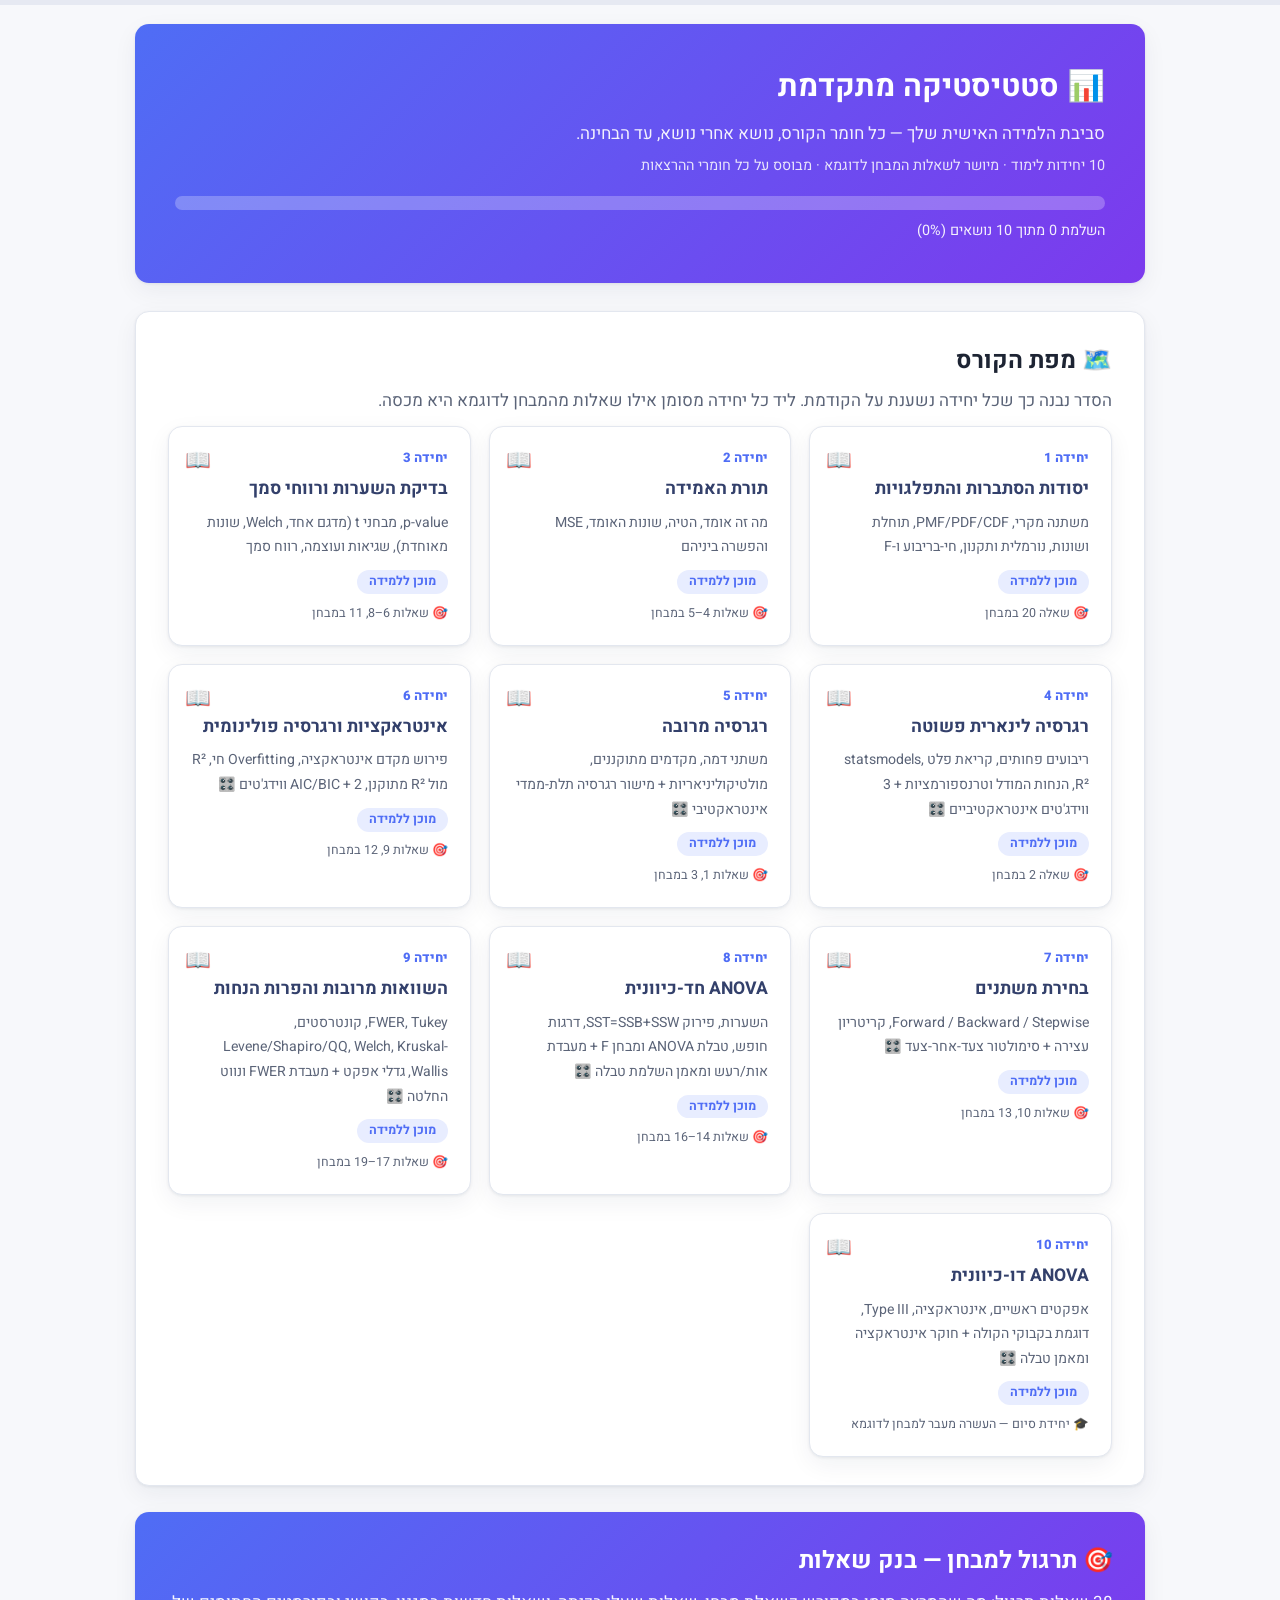
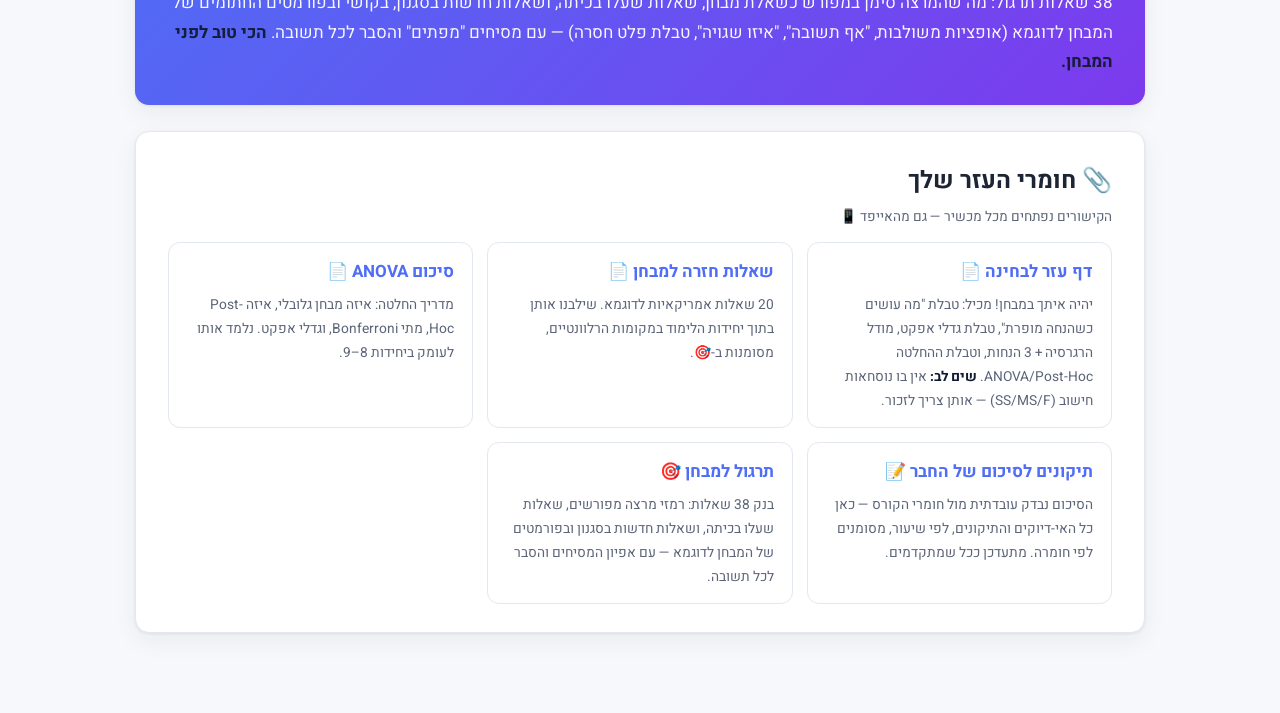
==== commit 533d9e7e: "Expand exam-practice with author signature-format questions Add 9 verified questions mirroring the s" ====
--- a/index.html
+++ b/index.html
@@ -129,7 +129,7 @@
   <a href="topics/exam-prep.html" style="display:block; text-decoration:none; margin-bottom:26px">
     <section class="card" style="background:linear-gradient(135deg,#4f6df5 0%,#7c3aed 100%); color:#fff; border:none;">
       <h2 style="border:none; padding:0; margin:0 0 6px; color:#fff">🎯 תרגול למבחן — בנק שאלות</h2>
-      <p style="margin:0; opacity:.95">29 שאלות תרגול: מה שהמרצה סימן במפורש כשאלת מבחן, שאלות מצוינות שעלו בכיתה, ו-18 שאלות חדשות בסגנון ובקושי של המבחן לדוגמא — עם מסיחים "מפתים" והסבר לכל תשובה. <strong>הכי טוב לפני המבחן.</strong></p>
+      <p style="margin:0; opacity:.95">38 שאלות תרגול: מה שהמרצה סימן במפורש כשאלת מבחן, שאלות שעלו בכיתה, ושאלות חדשות בסגנון, בקושי ובפורמטים החתומים של המבחן לדוגמא (אופציות משולבות, "אף תשובה", "איזו שגויה", טבלת פלט חסרה) — עם מסיחים "מפתים" והסבר לכל תשובה. <strong>הכי טוב לפני המבחן.</strong></p>
     </section>
   </a>
 
@@ -155,7 +155,7 @@
       </div>
       <div class="helper-card">
         <a href="topics/exam-prep.html">תרגול למבחן 🎯</a>
-        <p>בנק 29 שאלות: רמזי מרצה מפורשים, שאלות שעלו בכיתה, ו-18 שאלות חדשות בסגנון המבחן לדוגמא — עם אפיון המסיחים והסבר לכל תשובה.</p>
+        <p>בנק 38 שאלות: רמזי מרצה מפורשים, שאלות שעלו בכיתה, ושאלות חדשות בסגנון ובפורמטים של המבחן לדוגמא — עם אפיון המסיחים והסבר לכל תשובה.</p>
       </div>
     </div>
   </section>
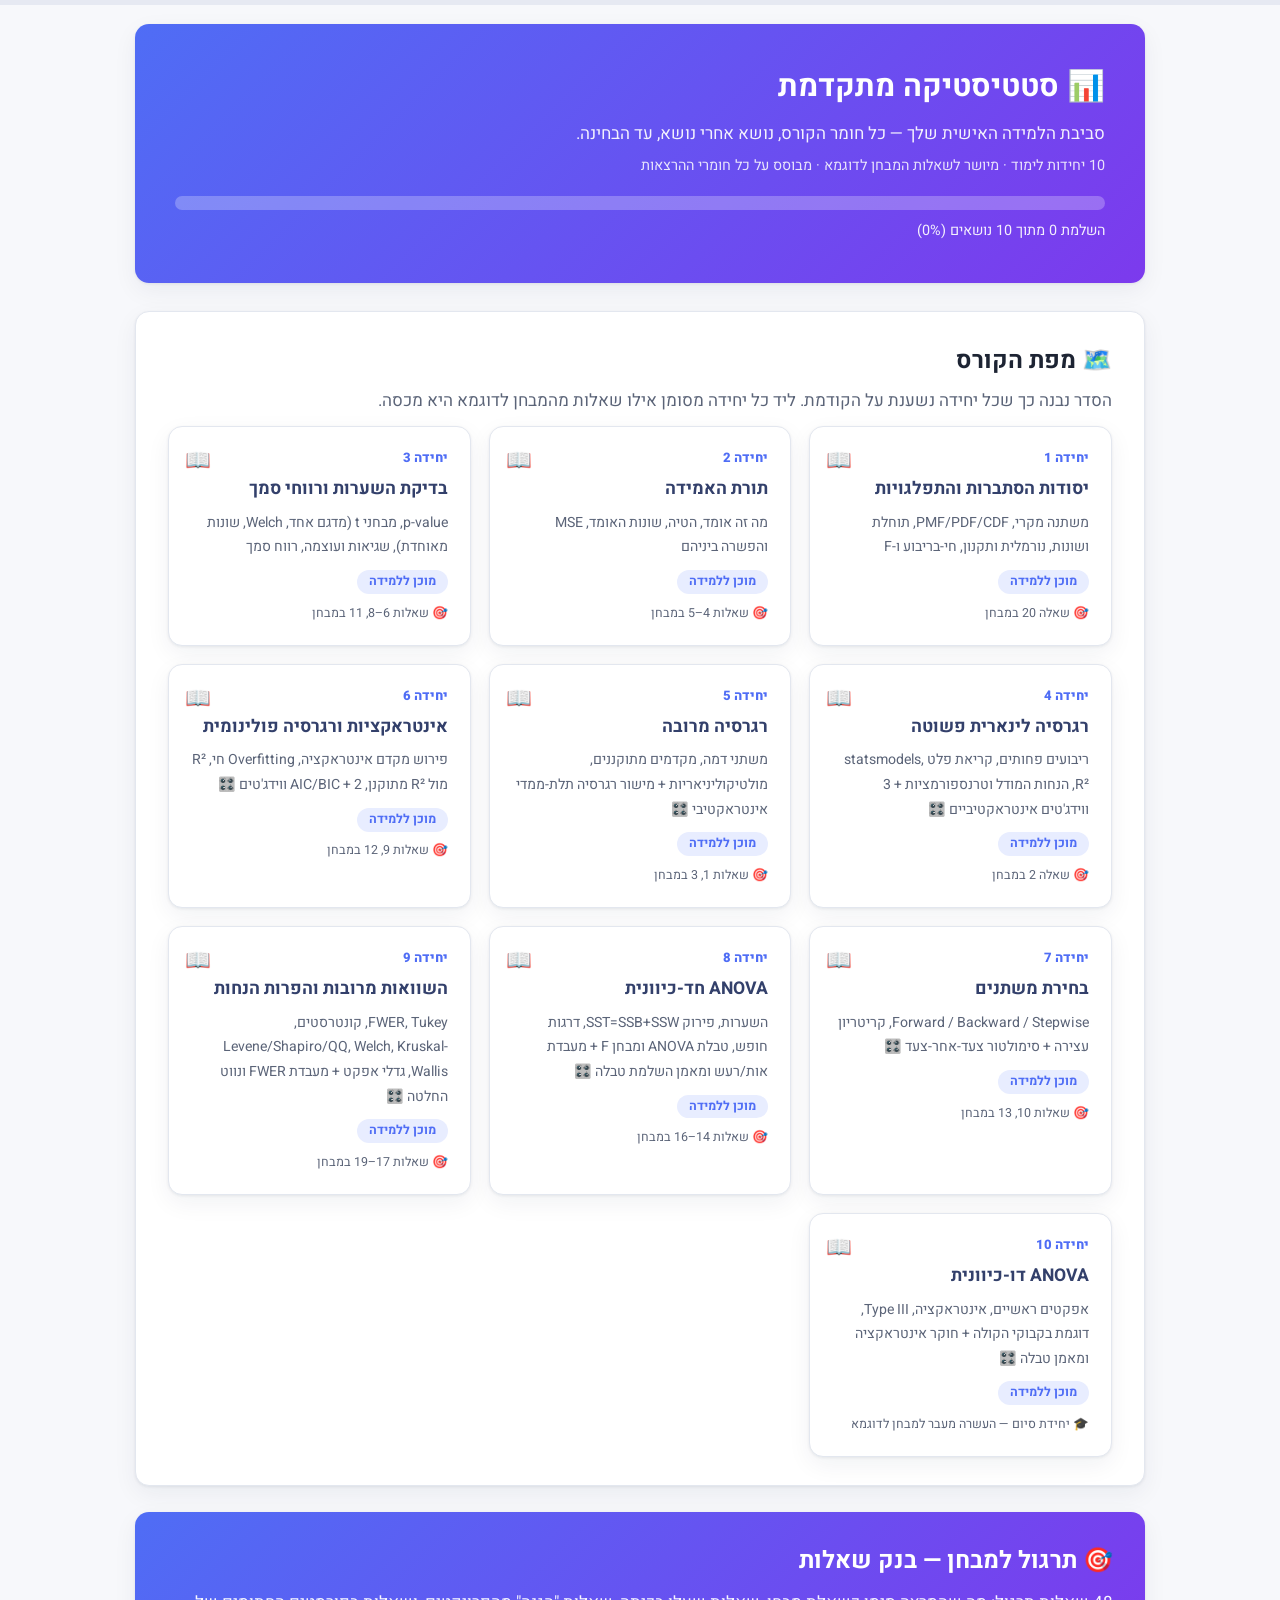
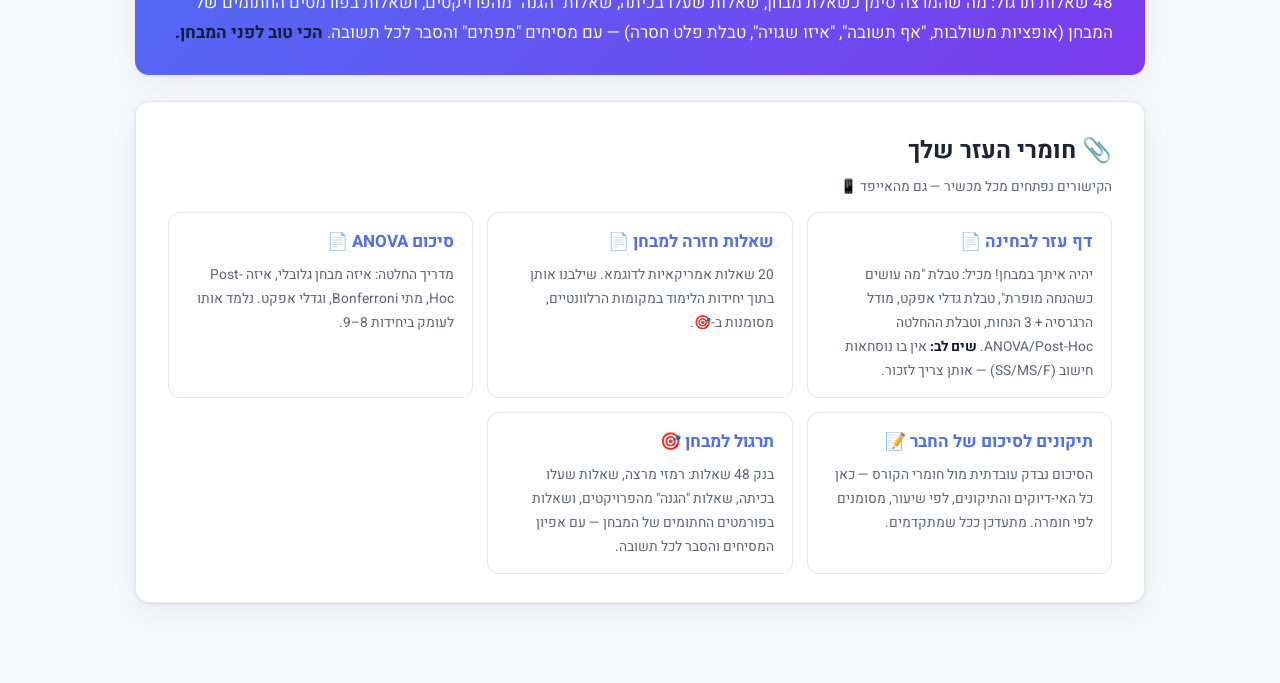
==== commit d478f122: "Add lecturer project-defense questions to exam practice 10 verified MCQs from the lecturers real def" ====
--- a/index.html
+++ b/index.html
@@ -129,7 +129,7 @@
   <a href="topics/exam-prep.html" style="display:block; text-decoration:none; margin-bottom:26px">
     <section class="card" style="background:linear-gradient(135deg,#4f6df5 0%,#7c3aed 100%); color:#fff; border:none;">
       <h2 style="border:none; padding:0; margin:0 0 6px; color:#fff">🎯 תרגול למבחן — בנק שאלות</h2>
-      <p style="margin:0; opacity:.95">38 שאלות תרגול: מה שהמרצה סימן במפורש כשאלת מבחן, שאלות שעלו בכיתה, ושאלות חדשות בסגנון, בקושי ובפורמטים החתומים של המבחן לדוגמא (אופציות משולבות, "אף תשובה", "איזו שגויה", טבלת פלט חסרה) — עם מסיחים "מפתים" והסבר לכל תשובה. <strong>הכי טוב לפני המבחן.</strong></p>
+      <p style="margin:0; opacity:.95">48 שאלות תרגול: מה שהמרצה סימן כשאלת מבחן, שאלות שעלו בכיתה, שאלות "הגנה" מהפרויקטים, ושאלות בפורמטים החתומים של המבחן (אופציות משולבות, "אף תשובה", "איזו שגויה", טבלת פלט חסרה) — עם מסיחים "מפתים" והסבר לכל תשובה. <strong>הכי טוב לפני המבחן.</strong></p>
     </section>
   </a>
 
@@ -155,7 +155,7 @@
       </div>
       <div class="helper-card">
         <a href="topics/exam-prep.html">תרגול למבחן 🎯</a>
-        <p>בנק 38 שאלות: רמזי מרצה מפורשים, שאלות שעלו בכיתה, ושאלות חדשות בסגנון ובפורמטים של המבחן לדוגמא — עם אפיון המסיחים והסבר לכל תשובה.</p>
+        <p>בנק 48 שאלות: רמזי מרצה, שאלות שעלו בכיתה, שאלות "הגנה" מהפרויקטים, ושאלות בפורמטים החתומים של המבחן — עם אפיון המסיחים והסבר לכל תשובה.</p>
       </div>
     </div>
   </section>
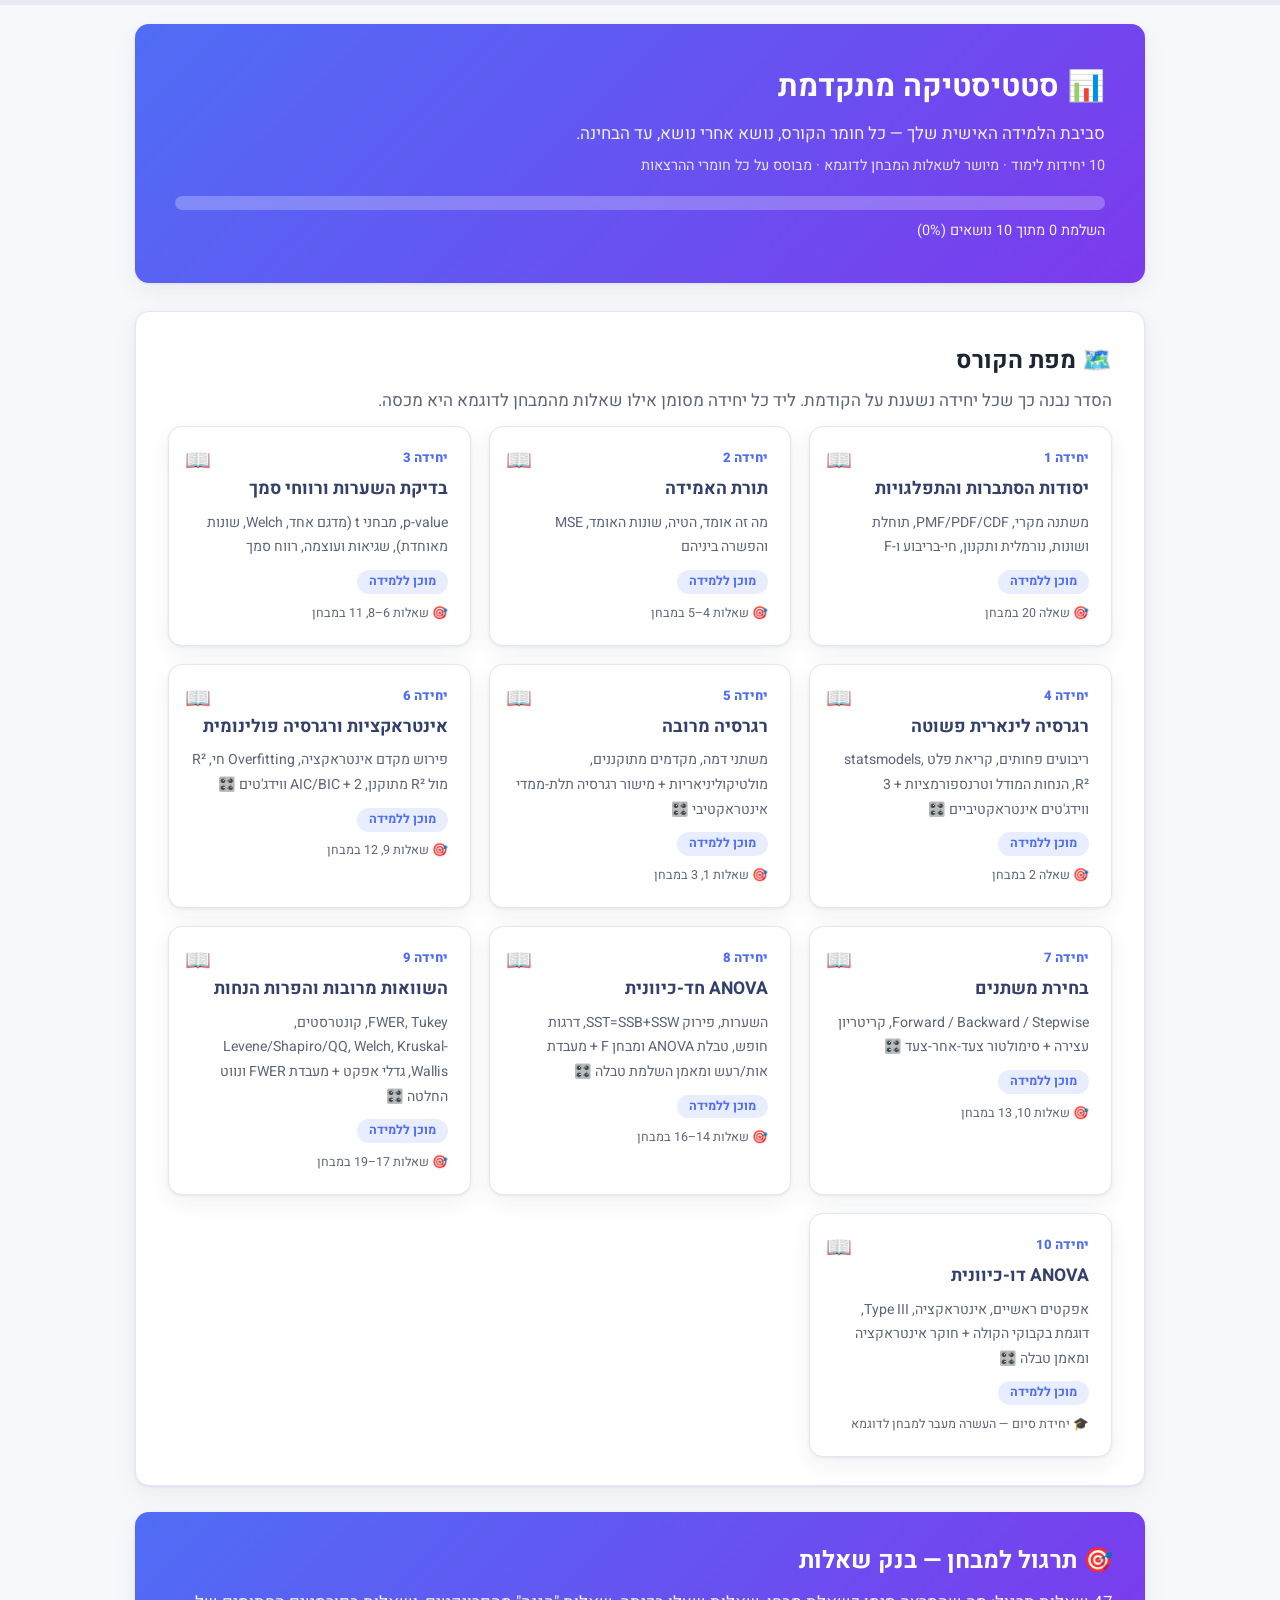
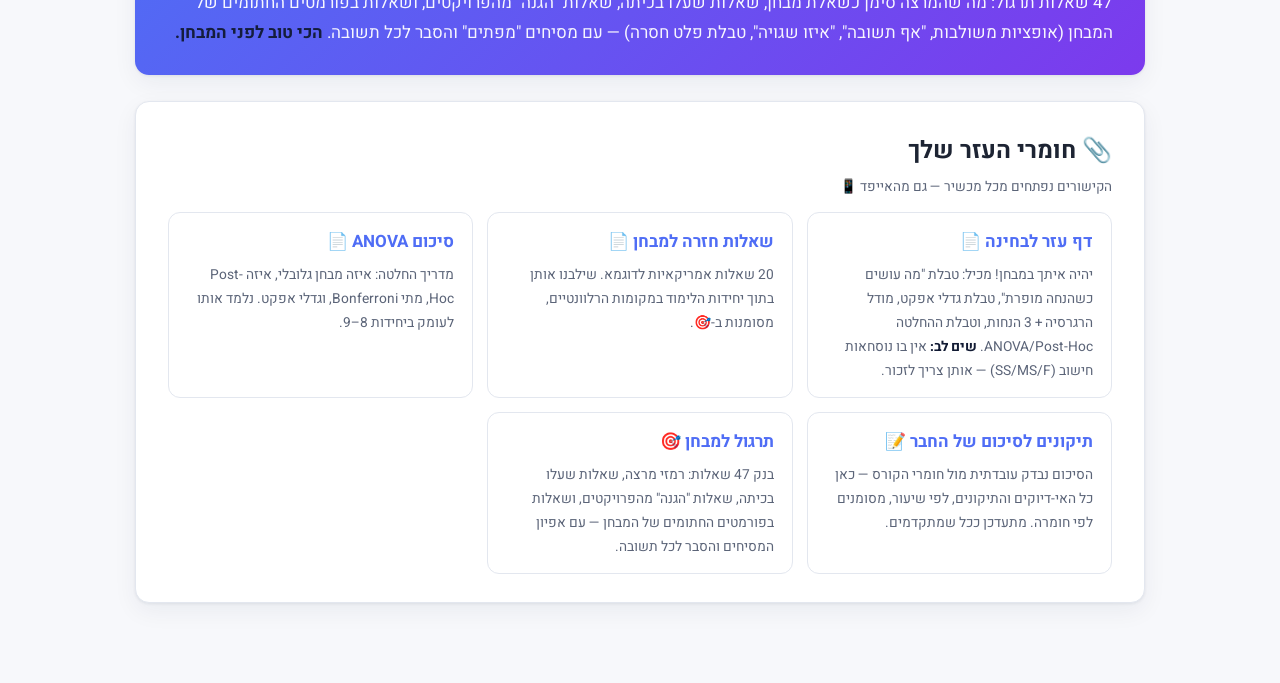
==== commit 0bc26152: "Remove off-syllabus two-way ANOVA question from exam-practice bank Unit 10 (two-way ANOVA) is beyond" ====
--- a/index.html
+++ b/index.html
@@ -129,7 +129,7 @@
   <a href="topics/exam-prep.html" style="display:block; text-decoration:none; margin-bottom:26px">
     <section class="card" style="background:linear-gradient(135deg,#4f6df5 0%,#7c3aed 100%); color:#fff; border:none;">
       <h2 style="border:none; padding:0; margin:0 0 6px; color:#fff">🎯 תרגול למבחן — בנק שאלות</h2>
-      <p style="margin:0; opacity:.95">48 שאלות תרגול: מה שהמרצה סימן כשאלת מבחן, שאלות שעלו בכיתה, שאלות "הגנה" מהפרויקטים, ושאלות בפורמטים החתומים של המבחן (אופציות משולבות, "אף תשובה", "איזו שגויה", טבלת פלט חסרה) — עם מסיחים "מפתים" והסבר לכל תשובה. <strong>הכי טוב לפני המבחן.</strong></p>
+      <p style="margin:0; opacity:.95">47 שאלות תרגול: מה שהמרצה סימן כשאלת מבחן, שאלות שעלו בכיתה, שאלות "הגנה" מהפרויקטים, ושאלות בפורמטים החתומים של המבחן (אופציות משולבות, "אף תשובה", "איזו שגויה", טבלת פלט חסרה) — עם מסיחים "מפתים" והסבר לכל תשובה. <strong>הכי טוב לפני המבחן.</strong></p>
     </section>
   </a>
 
@@ -155,7 +155,7 @@
       </div>
       <div class="helper-card">
         <a href="topics/exam-prep.html">תרגול למבחן 🎯</a>
-        <p>בנק 48 שאלות: רמזי מרצה, שאלות שעלו בכיתה, שאלות "הגנה" מהפרויקטים, ושאלות בפורמטים החתומים של המבחן — עם אפיון המסיחים והסבר לכל תשובה.</p>
+        <p>בנק 47 שאלות: רמזי מרצה, שאלות שעלו בכיתה, שאלות "הגנה" מהפרויקטים, ושאלות בפורמטים החתומים של המבחן — עם אפיון המסיחים והסבר לכל תשובה.</p>
       </div>
     </div>
   </section>
